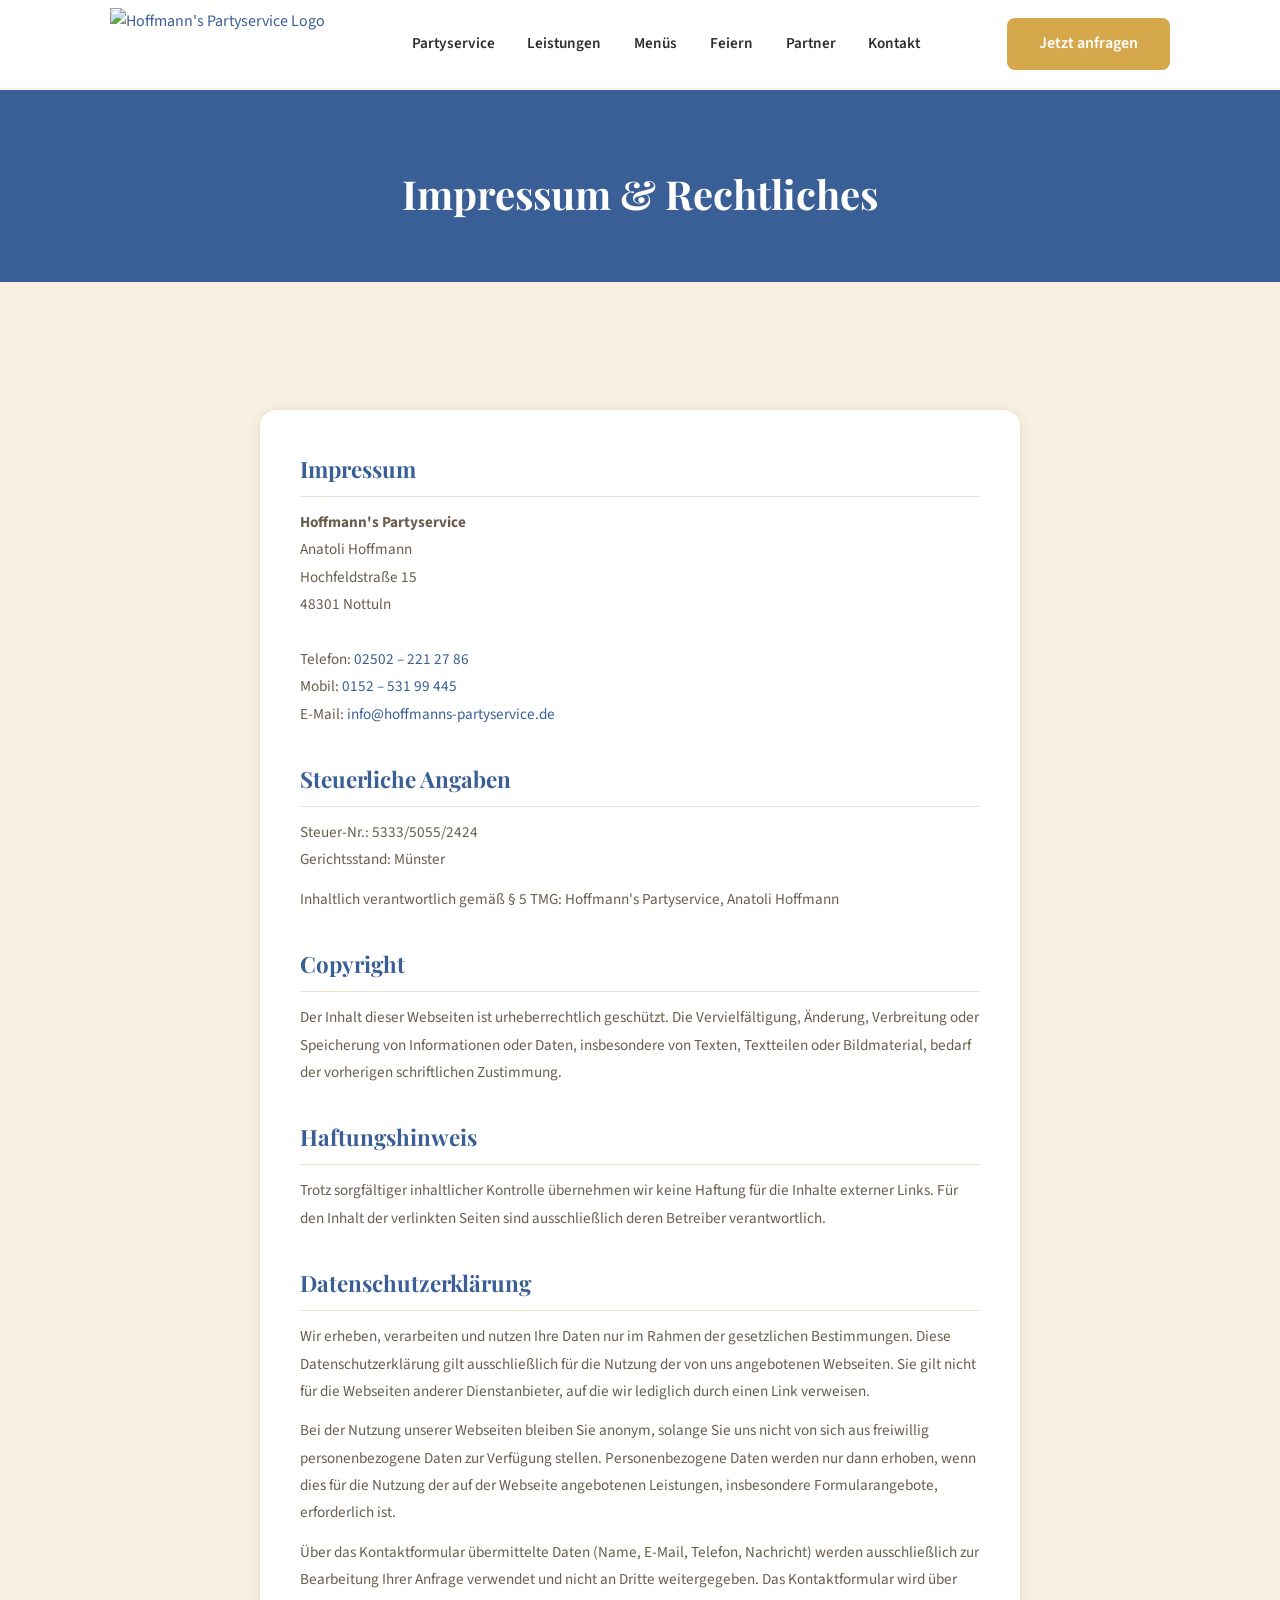
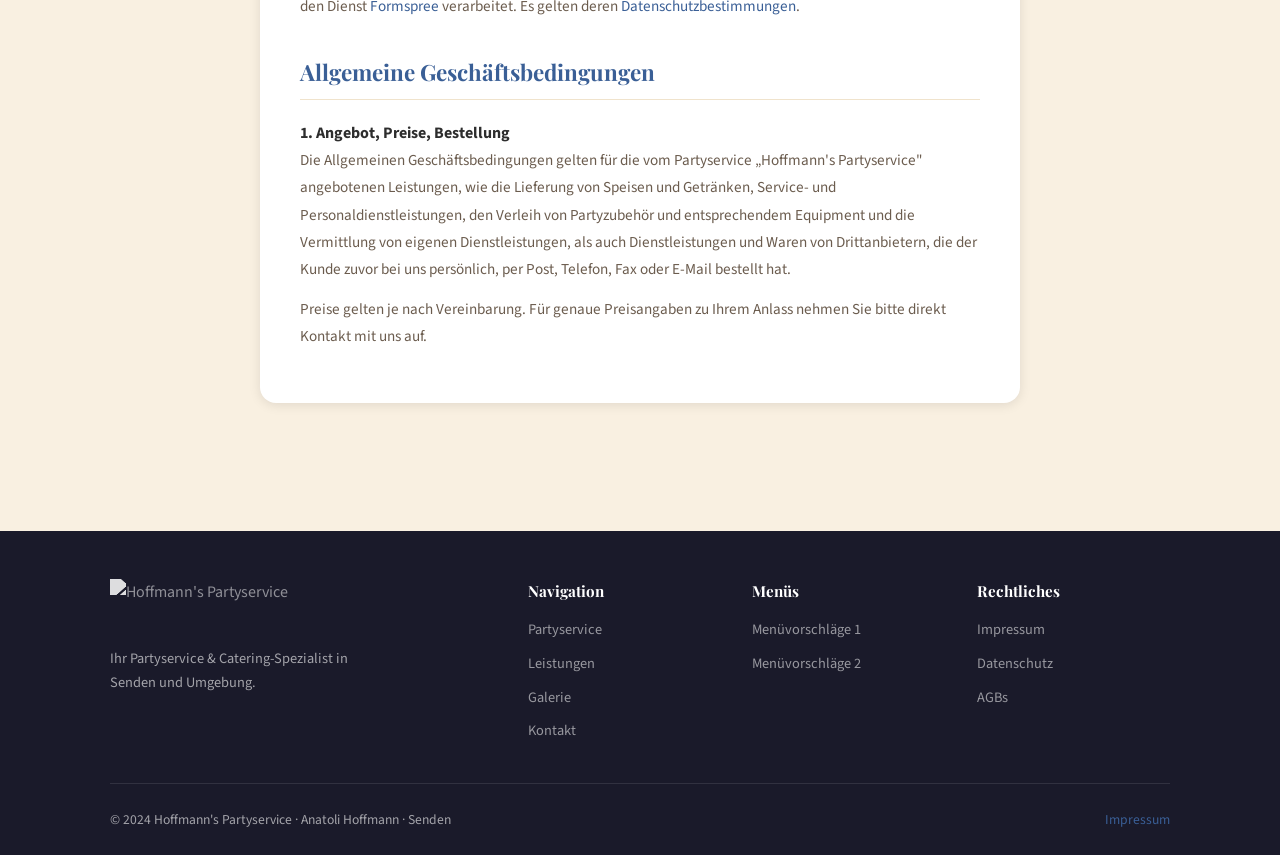
==== impressum.html @ 3d446899 "Initial commit" ====
<!DOCTYPE html>
<html lang="de">
<head>
  <meta charset="UTF-8" />
  <meta name="viewport" content="width=device-width, initial-scale=1.0" />
  <title>Impressum &amp; Datenschutz — Hoffmann's Partyservice</title>
  <meta name="robots" content="noindex" />
  <link rel="stylesheet" href="css/style.css" />
  <link rel="icon" type="image/png" href="Bilder/logos/logo_hd.png" />
</head>
<body>

  <!-- ══ HEADER ══════════════════════════════════════════════ -->
  <header class="site-header" role="banner">
    <div class="container">
      <nav class="nav-inner" aria-label="Hauptnavigation">
        <a href="index.html" class="nav-logo" aria-label="Hoffmann's Partyservice — Startseite">
          <img src="Bilder/logos/logo_hd.png" alt="Hoffmann's Partyservice Logo" />
        </a>

        <ul class="nav-links" role="list">
          <li><a href="index.html#about">Partyservice</a></li>
          <li><a href="index.html#leistungen">Leistungen</a></li>
          <li><a href="index.html#menues">Menüs</a></li>
          <li><a href="index.html#feiern">Feiern</a></li>
          <li><a href="index.html#partner">Partner</a></li>
          <li><a href="index.html#kontakt">Kontakt</a></li>
        </ul>

        <a href="index.html#kontakt" class="btn btn-primary nav-cta">Jetzt anfragen</a>

        <button class="hamburger" aria-label="Menü öffnen" aria-expanded="false" aria-controls="mobile-nav">
          <span></span><span></span><span></span>
        </button>
      </nav>

      <nav class="mobile-nav" id="mobile-nav" aria-label="Mobile Navigation">
        <a href="index.html#about">Partyservice</a>
        <a href="index.html#leistungen">Leistungen</a>
        <a href="index.html#menues">Menüs</a>
        <a href="index.html#feiern">Feiern</a>
        <a href="index.html#partner">Partner</a>
        <a href="index.html#kontakt">Kontakt</a>
        <a href="index.html#kontakt" class="btn btn-blue">Jetzt anfragen</a>
      </nav>
    </div>
  </header>

  <!-- ══ PAGE HEADER ══════════════════════════════════════════ -->
  <div class="impressum-page-header">
    <div class="container">
      <h1 class="section-title">Impressum &amp; Rechtliches</h1>
    </div>
  </div>

  <!-- ══ CONTENT ══════════════════════════════════════════════ -->
  <main class="impressum-page">
    <div class="impressum-content">

      <h2 id="impressum">Impressum</h2>
      <address>
        <strong>Hoffmann's Partyservice</strong><br>
        Anatoli Hoffmann<br>
        Hochfeldstraße 15<br>
        48301 Nottuln<br><br>
        Telefon: <a href="tel:+4925022212786">02502 – 221 27 86</a><br>
        Mobil: <a href="tel:+4915253199445">0152 – 531 99 445</a><br>
        E-Mail: <a href="mailto:info@hoffmanns-partyservice.de">info@hoffmanns-partyservice.de</a>
      </address>

      <h2>Steuerliche Angaben</h2>
      <p>Steuer-Nr.: 5333/5055/2424<br>
      Gerichtsstand: Münster</p>
      <p>Inhaltlich verantwortlich gemäß § 5 TMG: Hoffmann's Partyservice, Anatoli Hoffmann</p>

      <h2>Copyright</h2>
      <p>Der Inhalt dieser Webseiten ist urheberrechtlich geschützt. Die Vervielfältigung, Änderung, Verbreitung oder Speicherung von Informationen oder Daten, insbesondere von Texten, Textteilen oder Bildmaterial, bedarf der vorherigen schriftlichen Zustimmung.</p>

      <h2>Haftungshinweis</h2>
      <p>Trotz sorgfältiger inhaltlicher Kontrolle übernehmen wir keine Haftung für die Inhalte externer Links. Für den Inhalt der verlinkten Seiten sind ausschließlich deren Betreiber verantwortlich.</p>

      <h2 id="datenschutz">Datenschutzerklärung</h2>
      <p>Wir erheben, verarbeiten und nutzen Ihre Daten nur im Rahmen der gesetzlichen Bestimmungen. Diese Datenschutzerklärung gilt ausschließlich für die Nutzung der von uns angebotenen Webseiten. Sie gilt nicht für die Webseiten anderer Dienstanbieter, auf die wir lediglich durch einen Link verweisen.</p>
      <p>Bei der Nutzung unserer Webseiten bleiben Sie anonym, solange Sie uns nicht von sich aus freiwillig personenbezogene Daten zur Verfügung stellen. Personenbezogene Daten werden nur dann erhoben, wenn dies für die Nutzung der auf der Webseite angebotenen Leistungen, insbesondere Formularangebote, erforderlich ist.</p>
      <p>Über das Kontaktformular übermittelte Daten (Name, E-Mail, Telefon, Nachricht) werden ausschließlich zur Bearbeitung Ihrer Anfrage verwendet und nicht an Dritte weitergegeben. Das Kontaktformular wird über den Dienst <a href="https://formspree.io" target="_blank" rel="noopener">Formspree</a> verarbeitet. Es gelten deren <a href="https://formspree.io/legal/privacy-policy" target="_blank" rel="noopener">Datenschutzbestimmungen</a>.</p>

      <h2 id="agb">Allgemeine Geschäftsbedingungen</h2>

      <h3 style="margin-top:1.25rem; font-size:1rem; color: var(--dark);">1. Angebot, Preise, Bestellung</h3>
      <p>Die Allgemeinen Geschäftsbedingungen gelten für die vom Partyservice „Hoffmann's Partyservice" angebotenen Leistungen, wie die Lieferung von Speisen und Getränken, Service- und Personaldienstleistungen, den Verleih von Partyzubehör und entsprechendem Equipment und die Vermittlung von eigenen Dienstleistungen, als auch Dienstleistungen und Waren von Drittanbietern, die der Kunde zuvor bei uns persönlich, per Post, Telefon, Fax oder E-Mail bestellt hat.</p>
      <p>Preise gelten je nach Vereinbarung. Für genaue Preisangaben zu Ihrem Anlass nehmen Sie bitte direkt Kontakt mit uns auf.</p>

    </div>
  </main>

  <!-- ══ FOOTER ═══════════════════════════════════════════════ -->
  <footer class="site-footer" role="contentinfo">
    <div class="container">
      <div class="footer-inner">
        <div class="footer-brand">
          <img src="Bilder/logos/logo_hd.png" alt="Hoffmann's Partyservice" />
          <p>Ihr Partyservice &amp; Catering-Spezialist in Senden und Umgebung.</p>
        </div>
        <div class="footer-links">
          <h4>Navigation</h4>
          <ul>
            <li><a href="index.html#about">Partyservice</a></li>
            <li><a href="index.html#leistungen">Leistungen</a></li>
            <li><a href="index.html#galerie">Galerie</a></li>
            <li><a href="index.html#kontakt">Kontakt</a></li>
          </ul>
        </div>
        <div class="footer-links">
          <h4>Menüs</h4>
          <ul>
            <li><a href="menues1.html">Menüvorschläge 1</a></li>
            <li><a href="menues2.html">Menüvorschläge 2</a></li>
          </ul>
        </div>
        <div class="footer-links">
          <h4>Rechtliches</h4>
          <ul>
            <li><a href="impressum.html">Impressum</a></li>
            <li><a href="impressum.html#datenschutz">Datenschutz</a></li>
            <li><a href="impressum.html#agb">AGBs</a></li>
          </ul>
        </div>
      </div>
      <div class="footer-bottom">
        <span>&copy; 2024 Hoffmann's Partyservice · Anatoli Hoffmann · Senden</span>
        <a href="impressum.html">Impressum</a>
      </div>
    </div>
  </footer>

  <script src="js/main.js"></script>
</body>
</html>
---- css/style.css ----
/* ============================================================
   Hoffmann's Partyservice — Main Stylesheet
   Mobile-first, CSS custom properties, Grid + Flexbox
   ============================================================ */

@import url('https://fonts.googleapis.com/css2?family=Playfair+Display:wght@400;600;700&family=Source+Sans+3:wght@300;400;600&display=swap');

/* ── Custom Properties ─────────────────────────────────────── */
:root {
  --primary:       #3a5f96;
  --primary-dark:  #2c4a78;
  --primary-light: #e8eef7;
  --cream:         #f9f0e1;
  --cream-dark:    #f0e3cc;
  --dark:          #2d2d2d;
  --mid:           #6b5c4e;
  --light:         #ffffff;
  --accent:        #d4a84b;
  --accent-dark:   #b8922f;

  --font-heading: 'Playfair Display', Georgia, serif;
  --font-body:    'Source Sans 3', -apple-system, BlinkMacSystemFont, 'Segoe UI', sans-serif;

  --radius:    8px;
  --radius-lg: 16px;
  --shadow:    0 2px 12px rgba(0,0,0,0.10);
  --shadow-lg: 0 8px 32px rgba(0,0,0,0.14);

  --container: 1100px;
  --gap:       2rem;
}

/* ── Reset ─────────────────────────────────────────────────── */
*, *::before, *::after { box-sizing: border-box; margin: 0; padding: 0; }

html { scroll-behavior: smooth; scroll-padding-top: 96px; }

body {
  font-family: var(--font-body);
  font-size: 1rem;
  line-height: 1.7;
  color: var(--dark);
  background: var(--cream);
}

img { max-width: 100%; height: auto; display: block; }
a   { color: var(--primary); text-decoration: none; }
a:hover { text-decoration: underline; }

/* ── Utility ────────────────────────────────────────────────── */
.container {
  width: 100%;
  max-width: var(--container);
  margin: 0 auto;
  padding: 0 1.25rem;
}

.section-label {
  display: block;
  font-size: 0.75rem;
  font-weight: 600;
  letter-spacing: 0.15em;
  text-transform: uppercase;
  color: var(--accent);
  margin-bottom: 0.5rem;
}

.section-title {
  font-family: var(--font-heading);
  font-size: clamp(1.75rem, 4vw, 2.5rem);
  font-weight: 700;
  color: var(--dark);
  line-height: 1.2;
  margin-bottom: 1rem;
}

.section-lead {
  font-size: 1.1rem;
  color: var(--mid);
  max-width: 600px;
}

.btn {
  display: inline-block;
  padding: 0.75rem 2rem;
  border-radius: var(--radius);
  font-family: var(--font-body);
  font-size: 1rem;
  font-weight: 600;
  cursor: pointer;
  transition: background 0.2s, transform 0.15s, box-shadow 0.2s;
  border: none;
  text-decoration: none;
}

.btn:hover { transform: translateY(-2px); text-decoration: none; }

.btn-primary {
  background: var(--accent);
  color: var(--light);
}
.btn-primary:hover { background: var(--accent-dark); box-shadow: var(--shadow); }

.btn-outline {
  background: transparent;
  color: var(--light);
  border: 2px solid var(--light);
}
.btn-outline:hover { background: rgba(255,255,255,0.15); }

.btn-blue {
  background: var(--primary);
  color: var(--light);
}
.btn-blue:hover { background: var(--primary-dark); box-shadow: var(--shadow); }

/* ── Reveal animation ───────────────────────────────────────── */
.reveal {
  opacity: 0;
  transform: translateY(24px);
  transition: opacity 0.6s ease, transform 0.6s ease;
}
.reveal.visible {
  opacity: 1;
  transform: none;
}

/* ── Header / Nav ───────────────────────────────────────────── */
.site-header {
  position: fixed;
  top: 0;
  left: 0;
  right: 0;
  z-index: 1000;
  background: var(--light);
  padding: 0.5rem 0;
  transition: box-shadow 0.3s;
}
.site-header.scrolled { box-shadow: var(--shadow); }

.nav-inner {
  display: flex;
  align-items: center;
  justify-content: space-between;
  gap: 1rem;
}

.nav-logo img {
  height: 72px;
  width: auto;
}

.nav-links {
  display: none;
  list-style: none;
  gap: 0.25rem;
}
.nav-links a {
  display: block;
  padding: 0.5rem 0.9rem;
  font-weight: 600;
  font-size: 0.95rem;
  color: var(--dark);
  border-radius: var(--radius);
  transition: background 0.18s, color 0.18s;
}
.nav-links a:hover { background: var(--primary-light); color: var(--primary); text-decoration: none; }

.nav-cta {
  display: none;
}

.hamburger {
  display: flex;
  flex-direction: column;
  gap: 5px;
  background: none;
  border: none;
  cursor: pointer;
  padding: 4px;
}
.hamburger span {
  display: block;
  width: 24px;
  height: 2px;
  background: var(--dark);
  border-radius: 2px;
  transition: transform 0.3s, opacity 0.3s;
}
.site-header.nav-open .hamburger span:nth-child(1) { transform: translateY(7px) rotate(45deg); }
.site-header.nav-open .hamburger span:nth-child(2) { opacity: 0; }
.site-header.nav-open .hamburger span:nth-child(3) { transform: translateY(-7px) rotate(-45deg); }

/* Mobile nav drawer */
.mobile-nav {
  display: none;
  flex-direction: column;
  gap: 0.25rem;
  padding: 1rem 1.25rem 1.25rem;
  border-top: 1px solid var(--cream-dark);
}
.site-header.nav-open .mobile-nav { display: flex; }
.mobile-nav a {
  display: block;
  padding: 0.65rem 0.75rem;
  font-weight: 600;
  color: var(--dark);
  border-radius: var(--radius);
}
.mobile-nav a:hover { background: var(--primary-light); color: var(--primary); text-decoration: none; }
.mobile-nav .btn { margin-top: 0.5rem; text-align: center; }

@media (min-width: 768px) {
  .nav-links { display: flex; }
  .nav-cta    { display: block; }
  .hamburger  { display: none; }
}

/* ── Hero ───────────────────────────────────────────────────── */
.hero {
  position: relative;
  min-height: 100svh;
  display: flex;
  align-items: center;
  margin-top: 0;
  padding-top: 90px;
  overflow: hidden;
}

.hero-bg {
  position: absolute;
  inset: 0;
}

.hero-slide {
  position: absolute;
  inset: 0;
  background-size: cover;
  background-position: center;
  opacity: 0;
  transition: opacity 1.8s ease-in-out;
}
.hero-slide.active { opacity: 1; }

.hero-overlay {
  position: absolute;
  inset: 0;
  background: linear-gradient(
    135deg,
    rgba(42, 64, 110, 0.82) 0%,
    rgba(20, 30, 55, 0.70) 60%,
    rgba(0,0,0,0.45) 100%
  );
}

.hero-content {
  position: relative;
  z-index: 1;
  color: var(--light);
  max-width: 640px;
  padding: 3rem 0;
}

.hero-eyebrow {
  display: inline-block;
  font-size: 0.8rem;
  font-weight: 600;
  letter-spacing: 0.2em;
  text-transform: uppercase;
  color: var(--accent);
  margin-bottom: 1rem;
}

.hero h1 {
  font-family: var(--font-heading);
  font-size: clamp(2rem, 6vw, 3.5rem);
  font-weight: 700;
  line-height: 1.15;
  margin-bottom: 1.25rem;
}

.hero-sub {
  font-size: clamp(1rem, 2.5vw, 1.2rem);
  opacity: 0.9;
  margin-bottom: 2rem;
  line-height: 1.6;
}

.hero-actions { display: flex; gap: 1rem; flex-wrap: wrap; }

.hero-scroll {
  position: absolute;
  bottom: 2rem;
  left: 50%;
  transform: translateX(-50%);
  z-index: 1;
  display: flex;
  flex-direction: column;
  align-items: center;
  gap: 0.4rem;
  color: rgba(255,255,255,0.7);
  font-size: 0.75rem;
  letter-spacing: 0.1em;
  text-transform: uppercase;
  animation: bounce 2s infinite;
}
.hero-scroll::after {
  content: '';
  display: block;
  width: 1px;
  height: 40px;
  background: rgba(255,255,255,0.4);
}
@keyframes bounce {
  0%, 100% { transform: translateX(-50%) translateY(0); }
  50%       { transform: translateX(-50%) translateY(6px); }
}

/* ── About ──────────────────────────────────────────────────── */
.about {
  background: var(--light);
  padding: 5rem 0;
}

.about-grid {
  display: grid;
  gap: 3rem;
  align-items: center;
}

.about-text p {
  color: var(--mid);
  margin-bottom: 1rem;
}
.about-text p:last-child { margin-bottom: 0; }

.about-sig {
  display: flex;
  align-items: center;
  gap: 0.75rem;
  margin-top: 1.5rem;
  font-family: var(--font-heading);
  font-style: italic;
  font-size: 1.1rem;
  color: var(--primary);
}
.about-sig::before {
  content: '';
  display: block;
  width: 40px;
  height: 2px;
  background: var(--accent);
  flex-shrink: 0;
}

.about-image {
  border-radius: var(--radius-lg);
  overflow: hidden;
  box-shadow: var(--shadow-lg);
}
.about-image img {
  width: 100%;
  height: 420px;
  object-fit: cover;
}

@media (min-width: 768px) {
  .about-grid {
    grid-template-columns: 1fr 1fr;
  }
}

/* ── Services / Leistungen ──────────────────────────────────── */
.leistungen {
  background: var(--cream);
  padding: 5rem 0;
}

.leistungen-header {
  text-align: center;
  margin-bottom: 3rem;
}
.leistungen-header .section-lead { margin: 0 auto; }

.services-grid {
  display: grid;
  grid-template-columns: 1fr;
  gap: 1.5rem;
}

.service-card {
  background: var(--light);
  border-radius: var(--radius-lg);
  padding: 2rem;
  box-shadow: var(--shadow);
  transition: transform 0.2s, box-shadow 0.2s;
}
.service-card:hover { transform: translateY(-4px); box-shadow: var(--shadow-lg); }

.service-icon {
  font-size: 2.25rem;
  margin-bottom: 1rem;
}

.service-card h3 {
  font-family: var(--font-heading);
  font-size: 1.2rem;
  color: var(--dark);
  margin-bottom: 0.5rem;
}
.service-card p {
  font-size: 0.95rem;
  color: var(--mid);
  line-height: 1.6;
}

@media (min-width: 640px) {
  .services-grid { grid-template-columns: 1fr 1fr; }
}
@media (min-width: 1024px) {
  .services-grid { grid-template-columns: repeat(3, 1fr); }
}

/* ── Gallery ────────────────────────────────────────────────── */
.galerie {
  background: var(--dark);
  padding: 5rem 0;
  overflow: hidden;
}

.galerie-header {
  text-align: center;
  margin-bottom: 2.5rem;
}
.galerie-header .section-label { color: var(--accent); }
.galerie-header .section-title { color: var(--light); }

.gallery-marquee {
  display: flex;
  flex-direction: column;
  gap: 0.5rem;
}

.gallery-row {
  overflow: hidden;
}
.gallery-row:hover .gallery-track {
  animation-play-state: paused;
}

.gallery-track {
  display: flex;
  gap: 0.5rem;
  width: max-content;
}

.gallery-row--left .gallery-track {
  animation: marquee-left 40s linear infinite;
}
.gallery-row--right .gallery-track {
  animation: marquee-right 40s linear infinite;
}

@keyframes marquee-left {
  from { transform: translateX(0); }
  to   { transform: translateX(-50%); }
}
@keyframes marquee-right {
  from { transform: translateX(-50%); }
  to   { transform: translateX(0); }
}

.gallery-item {
  width: 260px;
  height: 200px;
  flex-shrink: 0;
  overflow: hidden;
  cursor: pointer;
  border-radius: var(--radius);
  position: relative;
}
.gallery-item img {
  width: 100%;
  height: 100%;
  object-fit: cover;
  transition: transform 0.4s;
}
.gallery-item:hover img { transform: scale(1.07); }
.gallery-item::after {
  content: '🔍';
  position: absolute;
  inset: 0;
  display: flex;
  align-items: center;
  justify-content: center;
  font-size: 1.5rem;
  background: rgba(42,64,110,0.5);
  opacity: 0;
  transition: opacity 0.3s;
}
.gallery-item:hover::after { opacity: 1; }

/* Lightbox */
.lightbox {
  display: none;
  position: fixed;
  inset: 0;
  z-index: 2000;
  background: rgba(0,0,0,0.92);
  align-items: center;
  justify-content: center;
  padding: 1rem;
}
.lightbox.open { display: flex; }
.lightbox img {
  max-width: 90vw;
  max-height: 90vh;
  object-fit: contain;
  border-radius: var(--radius);
  box-shadow: var(--shadow-lg);
}
.lightbox-close {
  position: absolute;
  top: 1rem;
  right: 1.25rem;
  font-size: 2rem;
  color: var(--light);
  background: none;
  border: none;
  cursor: pointer;
  line-height: 1;
  opacity: 0.8;
}
.lightbox-close:hover { opacity: 1; }

/* ── Menu Preview ───────────────────────────────────────────── */
.menues {
  background: var(--primary);
  padding: 5rem 0;
}

.menues-header {
  text-align: center;
  margin-bottom: 3rem;
}
.menues-header .section-label { color: var(--accent); }
.menues-header .section-title { color: var(--light); }
.menues-header .section-lead  { color: rgba(255,255,255,0.8); margin: 0 auto; }

.menues-grid {
  display: grid;
  gap: 1.5rem;
}

.menu-card {
  background: rgba(255,255,255,0.1);
  border: 2px solid rgba(255,255,255,0.2);
  border-radius: var(--radius-lg);
  padding: 2.5rem;
  color: var(--light);
  transition: background 0.2s, transform 0.2s;
  display: flex;
  flex-direction: column;
  gap: 1rem;
}
.menu-card:hover { background: rgba(255,255,255,0.18); transform: translateY(-3px); }

.menu-card-icon { font-size: 2.5rem; }
.menu-card h3 {
  font-family: var(--font-heading);
  font-size: 1.4rem;
  font-weight: 700;
}
.menu-card p { opacity: 0.85; font-size: 0.95rem; line-height: 1.6; }
.menu-card .btn { align-self: flex-start; margin-top: auto; }

@media (min-width: 640px) {
  .menues-grid { grid-template-columns: 1fr 1fr; }
}

/* ── Hero slogan ────────────────────────────────────────────── */
.hero-slogan {
  font-family: var(--font-heading);
  font-size: clamp(1.1rem, 2.5vw, 1.5rem);
  font-style: italic;
  color: var(--accent);
  margin-bottom: 1.25rem;
  letter-spacing: 0.02em;
}

/* ── Events / Feiern ────────────────────────────────────────── */
.feiern {
  background: var(--cream);
  padding: 5rem 0;
}

.feiern-header {
  text-align: center;
  margin-bottom: 3rem;
}
.feiern-header .section-lead { margin: 0 auto; }

/* Menu category cards */
.menu-categories-grid {
  display: grid;
  grid-template-columns: repeat(2, 1fr);
  gap: 1rem;
}

.menu-category-card {
  position: relative;
  border-radius: var(--radius-lg);
  overflow: hidden;
  aspect-ratio: 4/3;
  display: block;
  text-decoration: none;
}

.menu-category-card img {
  width: 100%;
  height: 100%;
  object-fit: cover;
  transition: transform 0.4s;
}

.menu-category-card:hover img { transform: scale(1.06); }
.menu-category-card:hover { text-decoration: none; }

.menu-category-overlay {
  position: absolute;
  inset: 0;
  background: linear-gradient(to top, rgba(20,30,55,0.85) 0%, transparent 55%);
  display: flex;
  flex-direction: column;
  justify-content: flex-end;
  padding: 1.25rem;
  transition: background 0.3s;
}

.menu-category-card:hover .menu-category-overlay {
  background: linear-gradient(to top, rgba(20,30,55,0.95) 0%, rgba(20,30,55,0.15) 100%);
}

.menu-category-title {
  color: var(--light);
  font-family: var(--font-heading);
  font-size: 1.1rem;
  font-weight: 700;
  line-height: 1.2;
}

.menu-category-sub {
  color: rgba(255,255,255,0.75);
  font-size: 0.82rem;
  margin-top: 0.2rem;
}

@media (min-width: 640px)  { .menu-categories-grid { grid-template-columns: repeat(3, 1fr); } }
@media (min-width: 1024px) { .menu-categories-grid { grid-template-columns: repeat(5, 1fr); } }

.events-grid {
  display: grid;
  grid-template-columns: repeat(2, 1fr);
  gap: 1rem;
}

.event-card {
  position: relative;
  border-radius: var(--radius-lg);
  overflow: hidden;
  aspect-ratio: 4/3;
  cursor: pointer;
}
.event-card img {
  width: 100%;
  height: 100%;
  object-fit: cover;
  transition: transform 0.4s;
}
.event-card:hover img { transform: scale(1.06); }
.event-overlay {
  position: absolute;
  inset: 0;
  background: linear-gradient(to top, rgba(20,30,55,0.78) 0%, transparent 55%);
  display: flex;
  align-items: flex-end;
  padding: 1.25rem;
}
.event-overlay span {
  color: var(--light);
  font-family: var(--font-heading);
  font-size: 1.1rem;
  font-weight: 700;
  line-height: 1.2;
}

@media (min-width: 640px)  { .events-grid { grid-template-columns: repeat(3, 1fr); } }
@media (min-width: 1024px) { .events-grid { grid-template-columns: repeat(6, 1fr); } }

/* ── Event category modal ───────────────────────────────────── */
.event-modal {
  display: none;
  position: fixed;
  inset: 0;
  z-index: 2000;
  background: rgba(0,0,0,0.92);
  align-items: center;
  justify-content: center;
  padding: 1rem;
}
.event-modal.open { display: flex; }

.event-modal-inner {
  position: relative;
  max-width: 900px;
  width: 100%;
  background: #1a1a2a;
  border-radius: var(--radius-lg);
  overflow: hidden;
}

.event-modal-header {
  display: flex;
  align-items: center;
  justify-content: space-between;
  padding: 1rem 1.5rem;
  background: rgba(0,0,0,0.4);
}

.event-modal-title {
  font-family: var(--font-heading);
  color: var(--light);
  font-size: 1.3rem;
  margin: 0;
}

.event-modal-close {
  font-size: 2rem;
  color: var(--light);
  background: none;
  border: none;
  cursor: pointer;
  line-height: 1;
  opacity: 0.8;
}
.event-modal-close:hover { opacity: 1; }

.event-modal-img-wrap {
  position: relative;
  aspect-ratio: 16/9;
  overflow: hidden;
  background: #000;
}
.event-modal-img-wrap img {
  width: 100%;
  height: 100%;
  object-fit: cover;
}

.event-modal-nav {
  position: absolute;
  inset: 0;
  display: flex;
  align-items: center;
  justify-content: space-between;
  padding: 0 0.75rem;
  pointer-events: none;
}
.event-modal-prev,
.event-modal-next {
  pointer-events: all;
  background: rgba(0,0,0,0.55);
  border: none;
  color: var(--light);
  font-size: 1.5rem;
  width: 44px;
  height: 44px;
  border-radius: 50%;
  cursor: pointer;
  display: flex;
  align-items: center;
  justify-content: center;
  transition: background 0.2s;
}
.event-modal-prev:hover,
.event-modal-next:hover { background: rgba(0,0,0,0.85); }

.event-modal-counter {
  text-align: center;
  padding: 0.65rem;
  color: rgba(255,255,255,0.55);
  font-size: 0.85rem;
}

/* ── Partner map ────────────────────────────────────────────── */
.partner-address {
  display: flex;
  align-items: flex-start;
  gap: 0.6rem;
  margin: 1rem 0 1.25rem;
  color: var(--mid);
  font-size: 0.95rem;
}
.partner-address-icon { font-size: 1.2rem; flex-shrink: 0; margin-top: 0.1rem; }

.partner-map {
  margin-top: 3rem;
  border-radius: var(--radius-lg);
  overflow: hidden;
  box-shadow: var(--shadow-lg);
}
.partner-map iframe {
  display: block;
  width: 100%;
  height: 320px;
  border: 0;
}

/* ── Partner / Gosselmann ───────────────────────────────────── */
.partner {
  position: relative;
  padding: 5rem 0;
  background: var(--light);
  overflow: hidden;
}

.partner-grid {
  display: grid;
  gap: 3rem;
  align-items: center;
}

.partner-image {
  border-radius: var(--radius-lg);
  overflow: hidden;
  box-shadow: var(--shadow-lg);
  min-height: 400px;
  display: flex;
  flex-direction: column;
}
.partner-image img {
  width: 100%;
  height: 100%;
  min-height: 400px;
  object-fit: cover;
}
.partner-image iframe {
  flex: 1;
  display: block;
  width: 100%;
  min-height: 400px;
  border: 0;
}

.partner-text .section-title { margin-top: 0.5rem; }
.partner-text p { color: var(--mid); margin-bottom: 1rem; }
.partner-text p:last-of-type { margin-bottom: 1.5rem; }

@media (min-width: 768px) {
  .partner-grid { grid-template-columns: 1fr 1fr; }
}

/* ── Reviews ────────────────────────────────────────────────── */
.bewertungen {
  background: var(--cream);
  padding: 5rem 0;
}

.bewertungen-header {
  text-align: center;
  margin-bottom: 3rem;
}
.bewertungen-header .section-lead { margin: 0 auto; }

.reviews-grid {
  display: grid;
  gap: 1.5rem;
  margin-bottom: 2.5rem;
}

.review-card {
  background: var(--light);
  border-radius: var(--radius-lg);
  padding: 2rem;
  box-shadow: var(--shadow);
  position: relative;
}
.review-card::before {
  content: '"';
  position: absolute;
  top: 0.5rem;
  left: 1.25rem;
  font-family: var(--font-heading);
  font-size: 5rem;
  color: var(--primary-light);
  line-height: 1;
}
.review-stars { color: var(--accent); font-size: 1.1rem; margin-bottom: 0.75rem; }
.review-text  { color: var(--mid); font-style: italic; margin-bottom: 1rem; }
.review-author { font-weight: 600; color: var(--dark); font-size: 0.9rem; }

.bewertungen-cta { text-align: center; }

@media (min-width: 640px)  { .reviews-grid { grid-template-columns: 1fr 1fr; } }
@media (min-width: 1024px) { .reviews-grid { grid-template-columns: repeat(3, 1fr); } }

/* ── Contact ────────────────────────────────────────────────── */
.kontakt {
  background: var(--primary-dark);
  padding: 5rem 0;
}

.kontakt-header {
  text-align: center;
  margin-bottom: 3rem;
}
.kontakt-header .section-label { color: var(--accent); }
.kontakt-header .section-title { color: var(--light); }
.kontakt-header .section-lead  { color: rgba(255,255,255,0.75); margin: 0 auto; }

.kontakt-grid {
  display: grid;
  gap: 3rem;
}

/* Form */
.contact-form {
  background: rgba(255,255,255,0.07);
  border: 1px solid rgba(255,255,255,0.15);
  border-radius: var(--radius-lg);
  padding: 2.5rem;
}

.form-group {
  margin-bottom: 1.25rem;
}
.form-group label {
  display: block;
  font-size: 0.85rem;
  font-weight: 600;
  color: rgba(255,255,255,0.85);
  margin-bottom: 0.4rem;
  letter-spacing: 0.03em;
}
.form-group input,
.form-group textarea,
.form-group select {
  width: 100%;
  padding: 0.75rem 1rem;
  background: rgba(255,255,255,0.1);
  border: 1px solid rgba(255,255,255,0.25);
  border-radius: var(--radius);
  color: var(--light);
  font-family: var(--font-body);
  font-size: 1rem;
  transition: border-color 0.2s, background 0.2s;
}
.form-group input::placeholder,
.form-group textarea::placeholder { color: rgba(255,255,255,0.45); }
.form-group input:focus,
.form-group textarea:focus,
.form-group select:focus {
  outline: none;
  border-color: var(--accent);
  background: rgba(255,255,255,0.15);
}
.form-group textarea { resize: vertical; min-height: 120px; }

.form-row { display: grid; gap: 1rem; }
@media (min-width: 480px) { .form-row { grid-template-columns: 1fr 1fr; } }

.form-status {
  display: none;
  padding: 0.75rem 1rem;
  border-radius: var(--radius);
  font-size: 0.95rem;
  margin-top: 1rem;
}
.form-status.success { background: rgba(60,179,113,0.25); color: #a8edca; border: 1px solid rgba(60,179,113,0.4); }
.form-status.error   { background: rgba(220,53,69,0.25);  color: #f8b4bb; border: 1px solid rgba(220,53,69,0.4); }

/* Contact info */
.contact-info { color: var(--light); }
.contact-info h3 {
  font-family: var(--font-heading);
  font-size: 1.4rem;
  margin-bottom: 1.5rem;
}

.contact-item {
  display: flex;
  gap: 1rem;
  margin-bottom: 1.25rem;
  align-items: flex-start;
}
.contact-item-icon {
  font-size: 1.25rem;
  flex-shrink: 0;
  margin-top: 0.1rem;
}
.contact-item-label {
  font-size: 0.75rem;
  font-weight: 600;
  letter-spacing: 0.1em;
  text-transform: uppercase;
  color: var(--accent);
  display: block;
  margin-bottom: 0.15rem;
}
.contact-item-value {
  color: rgba(255,255,255,0.9);
  font-size: 1rem;
}
.contact-item-value a {
  color: rgba(255,255,255,0.9);
}
.contact-item-value a:hover { color: var(--accent); text-decoration: none; }

.contact-note {
  margin-top: 2rem;
  padding: 1.25rem;
  background: rgba(255,255,255,0.06);
  border-left: 3px solid var(--accent);
  border-radius: 0 var(--radius) var(--radius) 0;
  font-size: 0.9rem;
  color: rgba(255,255,255,0.75);
  font-style: italic;
}

@media (min-width: 768px) {
  .kontakt-grid { grid-template-columns: 3fr 2fr; }
}

/* ── Footer ─────────────────────────────────────────────────── */
.site-footer {
  background: #1a1a2a;
  color: rgba(255,255,255,0.6);
  padding: 3rem 0 1.5rem;
}

.footer-inner {
  display: grid;
  gap: 2rem;
  margin-bottom: 2rem;
}

.footer-brand img { height: 56px; margin-bottom: 0.75rem; filter: brightness(0) invert(1); opacity: 0.85; }
.footer-brand p { font-size: 0.9rem; max-width: 240px; }

.footer-links h4 {
  font-family: var(--font-heading);
  color: var(--light);
  font-size: 0.95rem;
  margin-bottom: 0.75rem;
}
.footer-links ul { list-style: none; }
.footer-links li { margin-bottom: 0.4rem; }
.footer-links a { color: rgba(255,255,255,0.55); font-size: 0.9rem; }
.footer-links a:hover { color: var(--accent); text-decoration: none; }

.footer-bottom {
  border-top: 1px solid rgba(255,255,255,0.1);
  padding-top: 1.5rem;
  display: flex;
  flex-wrap: wrap;
  gap: 0.5rem;
  justify-content: space-between;
  font-size: 0.85rem;
}

@media (min-width: 640px)  { .footer-inner { grid-template-columns: 1fr 1fr; } }
@media (min-width: 1024px) { .footer-inner { grid-template-columns: 2fr 1fr 1fr 1fr; } }

/* ── Breadcrumb (detail pages) ──────────────────────────────── */
.breadcrumb {
  background: var(--cream-dark);
  padding: 0.75rem 0;
  font-size: 0.875rem;
}
.breadcrumb a { color: var(--primary); }
.breadcrumb span { color: var(--mid); margin: 0 0.4rem; }
.breadcrumb .current { color: var(--dark); font-weight: 600; }

/* ── Menu Detail Pages ──────────────────────────────────────── */
.menu-page { padding: 4rem 0; background: var(--cream); }

/* Side nav layout */
.menu-layout-container {
  max-width: 1100px;
  display: grid;
  grid-template-columns: 220px 1fr;
  gap: 2rem;
  align-items: start;
}

.menu-sidenav {
  position: sticky;
  top: 100px;
  max-height: calc(100vh - 120px);
  overflow-y: auto;
  background: var(--light);
  border-radius: var(--radius-lg);
  box-shadow: var(--shadow);
  padding: 1.25rem;
}

.menu-sidenav-title {
  font-size: 0.7rem;
  font-weight: 700;
  text-transform: uppercase;
  letter-spacing: 0.12em;
  color: var(--accent);
  margin-bottom: 0.75rem;
  padding-bottom: 0.5rem;
  border-bottom: 1px solid var(--cream-dark);
}

.sidenav-link {
  display: block;
  padding: 0.5rem 0.75rem;
  font-size: 0.88rem;
  color: var(--mid);
  border-radius: var(--radius);
  margin-bottom: 0.15rem;
  transition: background 0.15s, color 0.15s;
  text-decoration: none;
  border-left: 3px solid transparent;
  line-height: 1.35;
}
.sidenav-link:hover { background: var(--primary-light); color: var(--primary); text-decoration: none; }
.sidenav-link.active {
  background: var(--primary-light);
  color: var(--primary);
  border-left-color: var(--accent);
  font-weight: 600;
}

.sidenav-cta {
  margin-top: 1rem;
  padding-top: 1rem;
  border-top: 1px solid var(--cream-dark);
}

.menu-sidenav-toggle {
  display: none;
  width: 100%;
  padding: 0.65rem 1rem;
  background: var(--primary);
  color: var(--light);
  border: none;
  border-radius: var(--radius);
  font-family: var(--font-body);
  font-size: 0.95rem;
  font-weight: 600;
  cursor: pointer;
  text-align: left;
  margin-bottom: 0.5rem;
}

@media (max-width: 860px) {
  .menu-layout-container {
    grid-template-columns: 1fr;
  }
  .menu-sidenav {
    position: relative;
    top: 0;
    max-height: none;
    overflow: visible;
  }
  .menu-sidenav-toggle { display: block; }
  .menu-sidenav-inner { display: none; }
  .menu-sidenav.open .menu-sidenav-inner { display: block; }
  .menu-sidenav.open .menu-sidenav-toggle { background: var(--primary-dark); }
}

.menu-page-header {
  text-align: center;
  padding: 5rem 0 3rem;
  background: var(--primary);
  color: var(--light);
  margin-top: 90px;
}
.menu-page-header .section-label { color: var(--accent); }
.menu-page-header .section-title { color: var(--light); }
.menu-page-header p { color: rgba(255,255,255,0.8); max-width: 580px; margin: 0 auto; }

.menu-section {
  background: var(--light);
  border-radius: var(--radius-lg);
  padding: 2.5rem;
  margin-bottom: 2rem;
  box-shadow: var(--shadow);
}
.menu-section h2 {
  font-family: var(--font-heading);
  font-size: 1.5rem;
  color: var(--primary);
  border-bottom: 2px solid var(--cream-dark);
  padding-bottom: 0.75rem;
  margin-bottom: 1.5rem;
}
.menu-section h3 {
  font-family: var(--font-heading);
  font-size: 1.1rem;
  color: var(--dark);
  margin: 1.5rem 0 0.5rem;
}
.menu-section h3:first-of-type { margin-top: 0; }
.menu-section p {
  color: var(--mid);
  font-size: 0.95rem;
  line-height: 1.7;
  margin-bottom: 0.5rem;
}
.menu-section ul {
  list-style: none;
  padding: 0;
}
.menu-section ul li {
  padding: 0.3rem 0 0.3rem 1.25rem;
  color: var(--mid);
  font-size: 0.95rem;
  position: relative;
  border-bottom: 1px solid var(--cream);
}
.menu-section ul li::before {
  content: '›';
  position: absolute;
  left: 0;
  color: var(--accent);
  font-weight: 700;
}

/* Photo strip inside menu sections — horizontal scroll */
.section-photos {
  display: flex;
  gap: 0.4rem;
  overflow-x: auto;
  scroll-snap-type: x mandatory;
  margin: 1rem 0 1.5rem;
  border-radius: var(--radius);
  padding-bottom: 0.25rem;
  scrollbar-width: thin;
  scrollbar-color: var(--cream-dark) transparent;
}
.section-photos::-webkit-scrollbar { height: 4px; }
.section-photos::-webkit-scrollbar-track { background: transparent; }
.section-photos::-webkit-scrollbar-thumb { background: var(--cream-dark); border-radius: 2px; }
.section-photo {
  flex: 0 0 220px;
  aspect-ratio: 4/3;
  overflow: hidden;
  scroll-snap-align: start;
  border-radius: var(--radius);
}
.section-photo img {
  width: 100%;
  height: 100%;
  object-fit: cover;
  transition: transform 0.35s;
  cursor: zoom-in;
}
.section-photo img:hover { transform: scale(1.06); }

.menu-cta {
  text-align: center;
  padding: 3rem;
  background: var(--primary-light);
  border-radius: var(--radius-lg);
  margin-top: 2rem;
}
.menu-cta h3 {
  font-family: var(--font-heading);
  font-size: 1.4rem;
  color: var(--primary-dark);
  margin-bottom: 0.75rem;
}
.menu-cta p { color: var(--mid); margin-bottom: 1.5rem; }

/* ── Impressum page ─────────────────────────────────────────── */
.impressum-page {
  padding: 4rem 0;
  background: var(--cream);
}
.impressum-page-header {
  background: var(--primary);
  color: var(--light);
  padding: 5rem 0 3rem;
  text-align: center;
  margin-top: 90px;
}
.impressum-page-header .section-title { color: var(--light); }

.impressum-content {
  max-width: 760px;
  margin: 4rem auto;
  background: var(--light);
  border-radius: var(--radius-lg);
  padding: 2.5rem;
  box-shadow: var(--shadow);
}
.impressum-content h2 {
  font-family: var(--font-heading);
  font-size: 1.4rem;
  color: var(--primary);
  margin: 2rem 0 0.75rem;
  padding-bottom: 0.5rem;
  border-bottom: 1px solid var(--cream-dark);
}
.impressum-content h2:first-child { margin-top: 0; }
.impressum-content p {
  color: var(--mid);
  font-size: 0.95rem;
  line-height: 1.8;
  margin-bottom: 0.75rem;
}
.impressum-content address {
  font-style: normal;
  color: var(--mid);
  font-size: 0.95rem;
  line-height: 1.8;
}
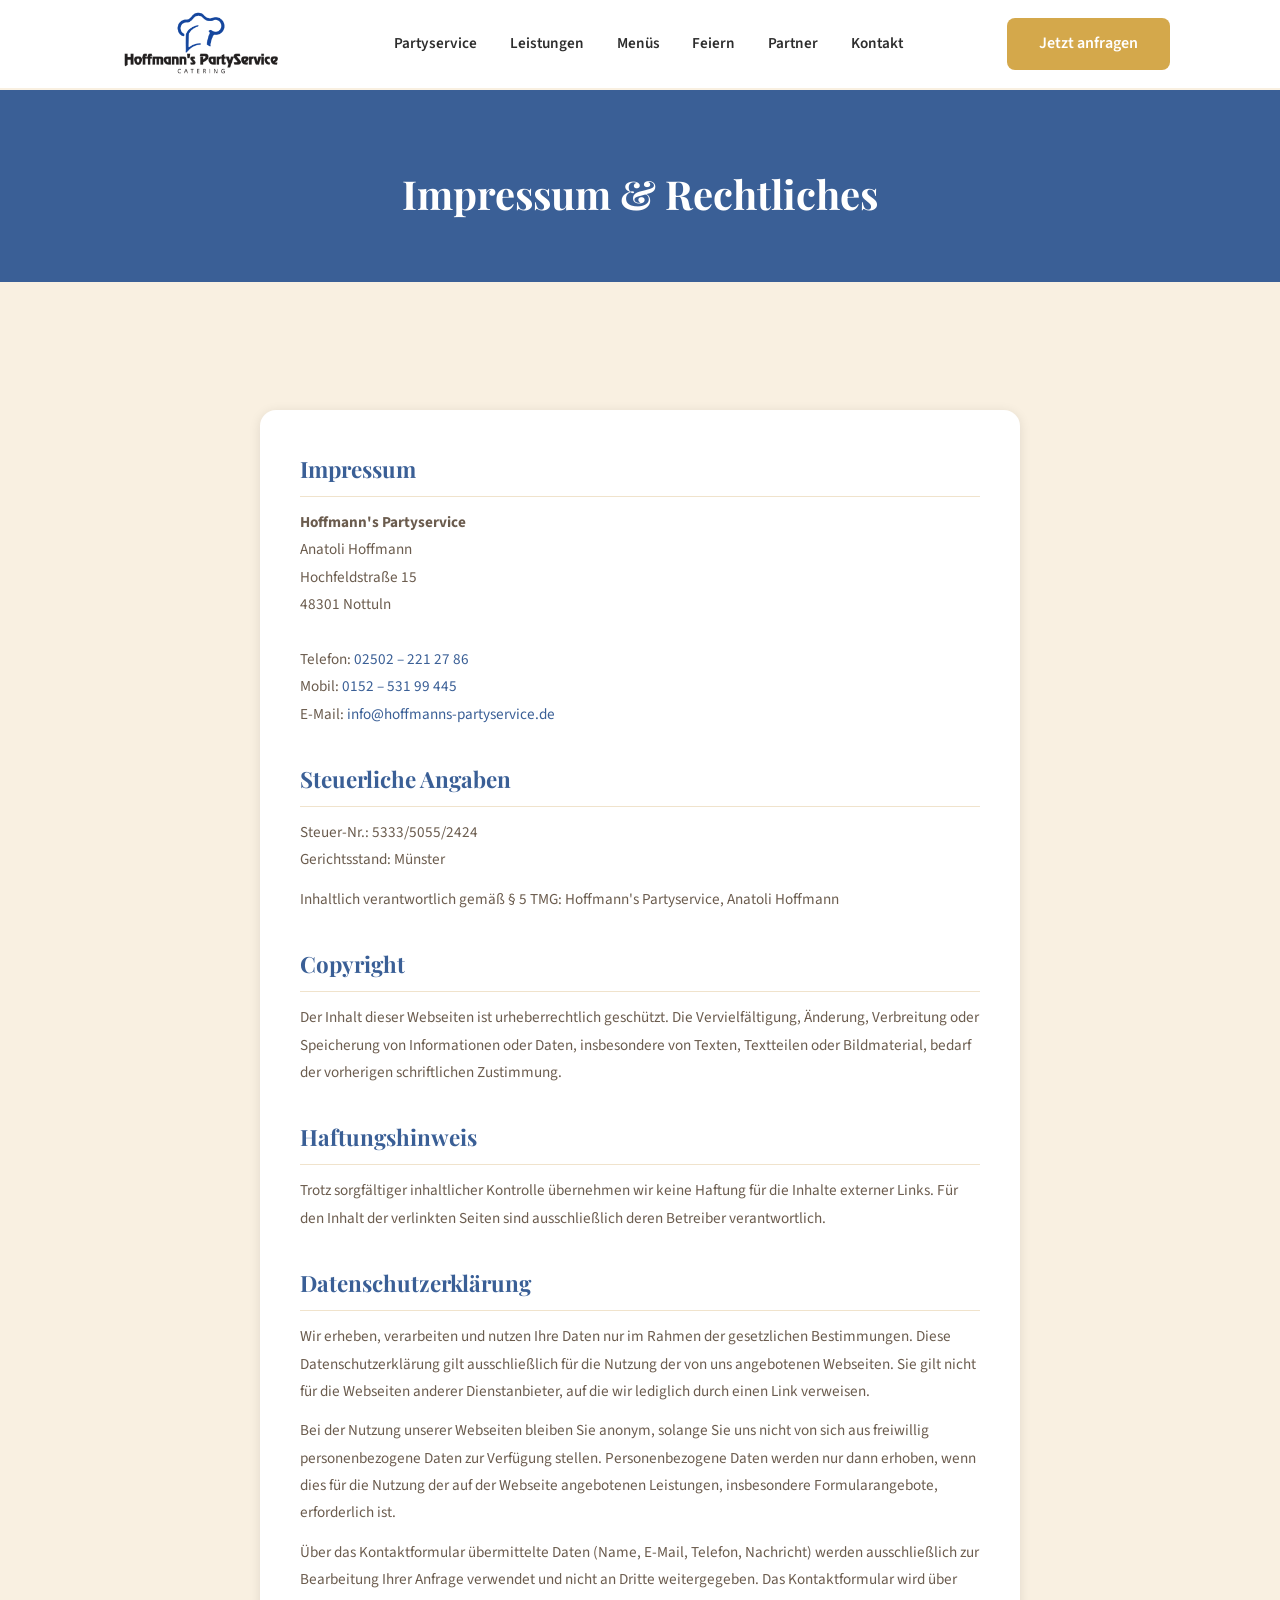
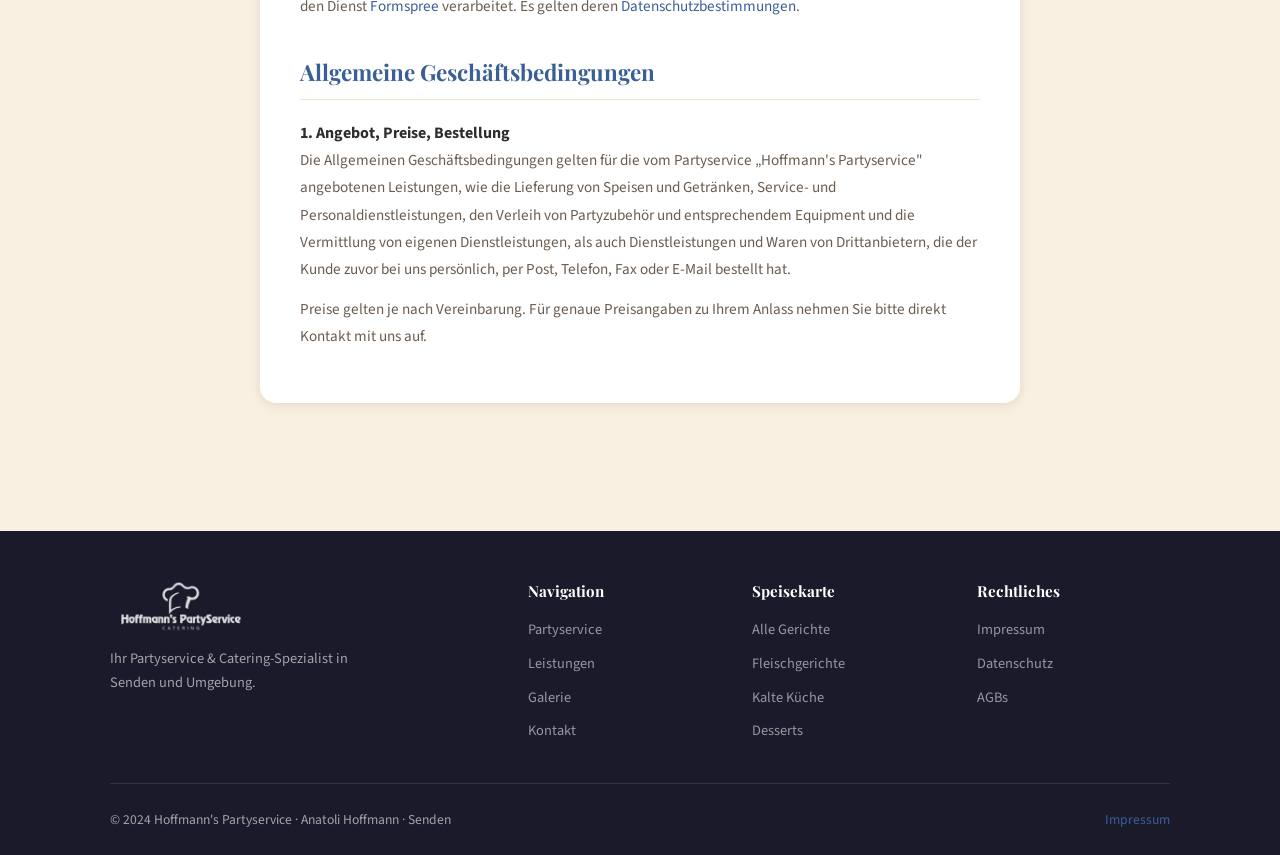
==== commit 39e40058: "Update images" ====
--- a/impressum.html
+++ b/impressum.html
@@ -6,7 +6,7 @@
   <title>Impressum &amp; Datenschutz — Hoffmann's Partyservice</title>
   <meta name="robots" content="noindex" />
   <link rel="stylesheet" href="css/style.css" />
-  <link rel="icon" type="image/png" href="Bilder/logos/logo_hd.png" />
+  <link rel="icon" type="image/png" href="Bilder_web/logos/logo_hd.png" />
 </head>
 <body>
 
@@ -15,7 +15,7 @@
     <div class="container">
       <nav class="nav-inner" aria-label="Hauptnavigation">
         <a href="index.html" class="nav-logo" aria-label="Hoffmann's Partyservice — Startseite">
-          <img src="Bilder/logos/logo_hd.png" alt="Hoffmann's Partyservice Logo" />
+          <img src="Bilder_web/logos/logo_hd.png" alt="Hoffmann's Partyservice Logo" />
         </a>
 
         <ul class="nav-links" role="list">
@@ -98,7 +98,7 @@
     <div class="container">
       <div class="footer-inner">
         <div class="footer-brand">
-          <img src="Bilder/logos/logo_hd.png" alt="Hoffmann's Partyservice" />
+          <img src="Bilder_web/logos/logo_hd.png" alt="Hoffmann's Partyservice" />
           <p>Ihr Partyservice &amp; Catering-Spezialist in Senden und Umgebung.</p>
         </div>
         <div class="footer-links">
@@ -111,10 +111,12 @@
           </ul>
         </div>
         <div class="footer-links">
-          <h4>Menüs</h4>
+          <h4>Speisekarte</h4>
           <ul>
-            <li><a href="menues1.html">Menüvorschläge 1</a></li>
-            <li><a href="menues2.html">Menüvorschläge 2</a></li>
+            <li><a href="menues.html">Alle Gerichte</a></li>
+            <li><a href="menues.html#fleischgerichte">Fleischgerichte</a></li>
+            <li><a href="menues.html#kaltekueche">Kalte Küche</a></li>
+            <li><a href="menues.html#desserts">Desserts</a></li>
           </ul>
         </div>
         <div class="footer-links">
--- a/css/style.css
+++ b/css/style.css
@@ -1232,22 +1232,45 @@
 }
 
 /* Photo strip inside menu sections — horizontal scroll */
+.photo-carousel {
+  position: relative;
+  margin: 1rem 0 1.5rem;
+}
+.carousel-btn {
+  position: absolute;
+  top: 50%;
+  transform: translateY(-50%);
+  width: 2.4rem;
+  height: 2.4rem;
+  border: none;
+  border-radius: 50%;
+  background: var(--accent);
+  color: var(--light);
+  font-size: 1.6rem;
+  line-height: 1;
+  cursor: pointer;
+  display: flex;
+  align-items: center;
+  justify-content: center;
+  transition: background 0.2s, transform 0.15s;
+  z-index: 2;
+  box-shadow: var(--shadow);
+}
+.carousel-btn:hover { background: var(--accent-dark); transform: translateY(-50%) scale(1.08); }
+.carousel-prev { left: 0.3rem; }
+.carousel-next { right: 0.3rem; }
+
 .section-photos {
   display: flex;
   gap: 0.4rem;
   overflow-x: auto;
   scroll-snap-type: x mandatory;
-  margin: 1rem 0 1.5rem;
   border-radius: var(--radius);
-  padding-bottom: 0.25rem;
-  scrollbar-width: thin;
-  scrollbar-color: var(--cream-dark) transparent;
-}
-.section-photos::-webkit-scrollbar { height: 4px; }
-.section-photos::-webkit-scrollbar-track { background: transparent; }
-.section-photos::-webkit-scrollbar-thumb { background: var(--cream-dark); border-radius: 2px; }
+  scrollbar-width: none;
+}
+.section-photos::-webkit-scrollbar { display: none; }
 .section-photo {
-  flex: 0 0 220px;
+  flex: 0 0 calc(33.33% - 0.27rem);
   aspect-ratio: 4/3;
   overflow: hidden;
   scroll-snap-align: start;
